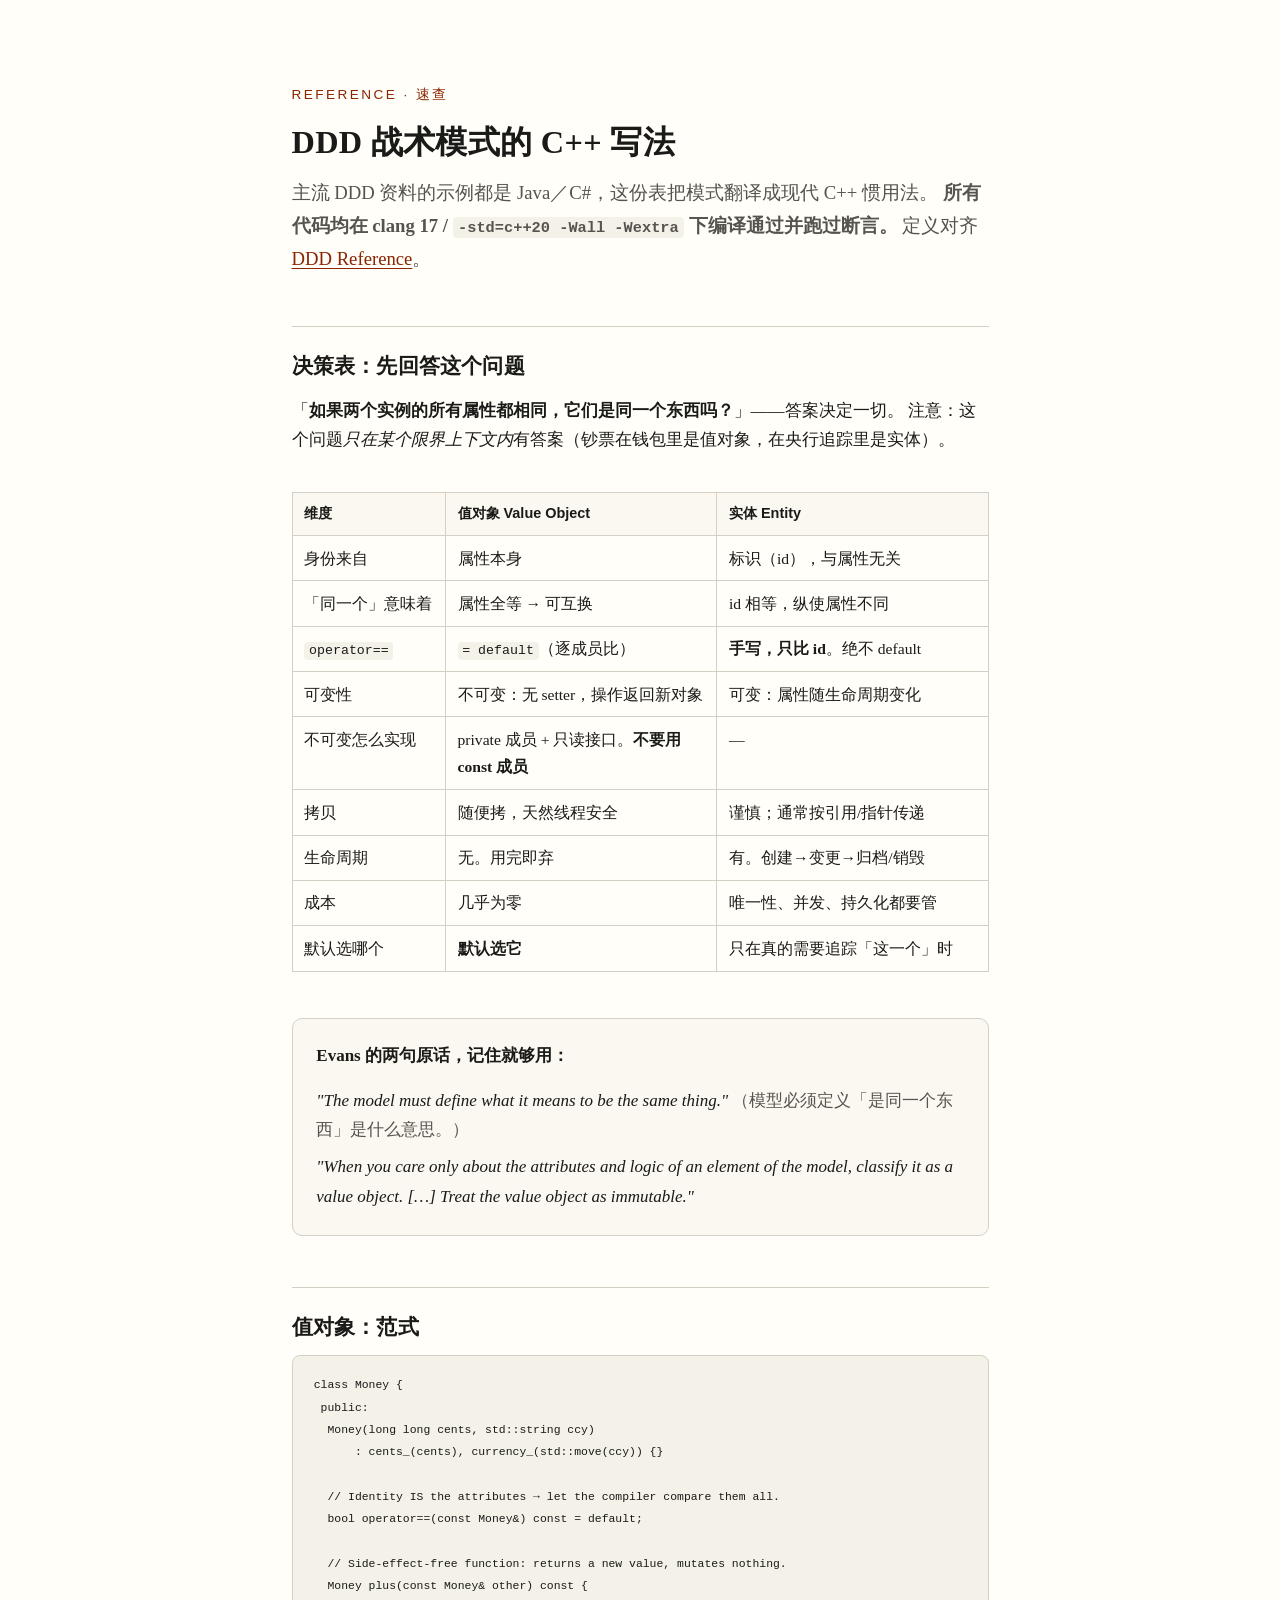
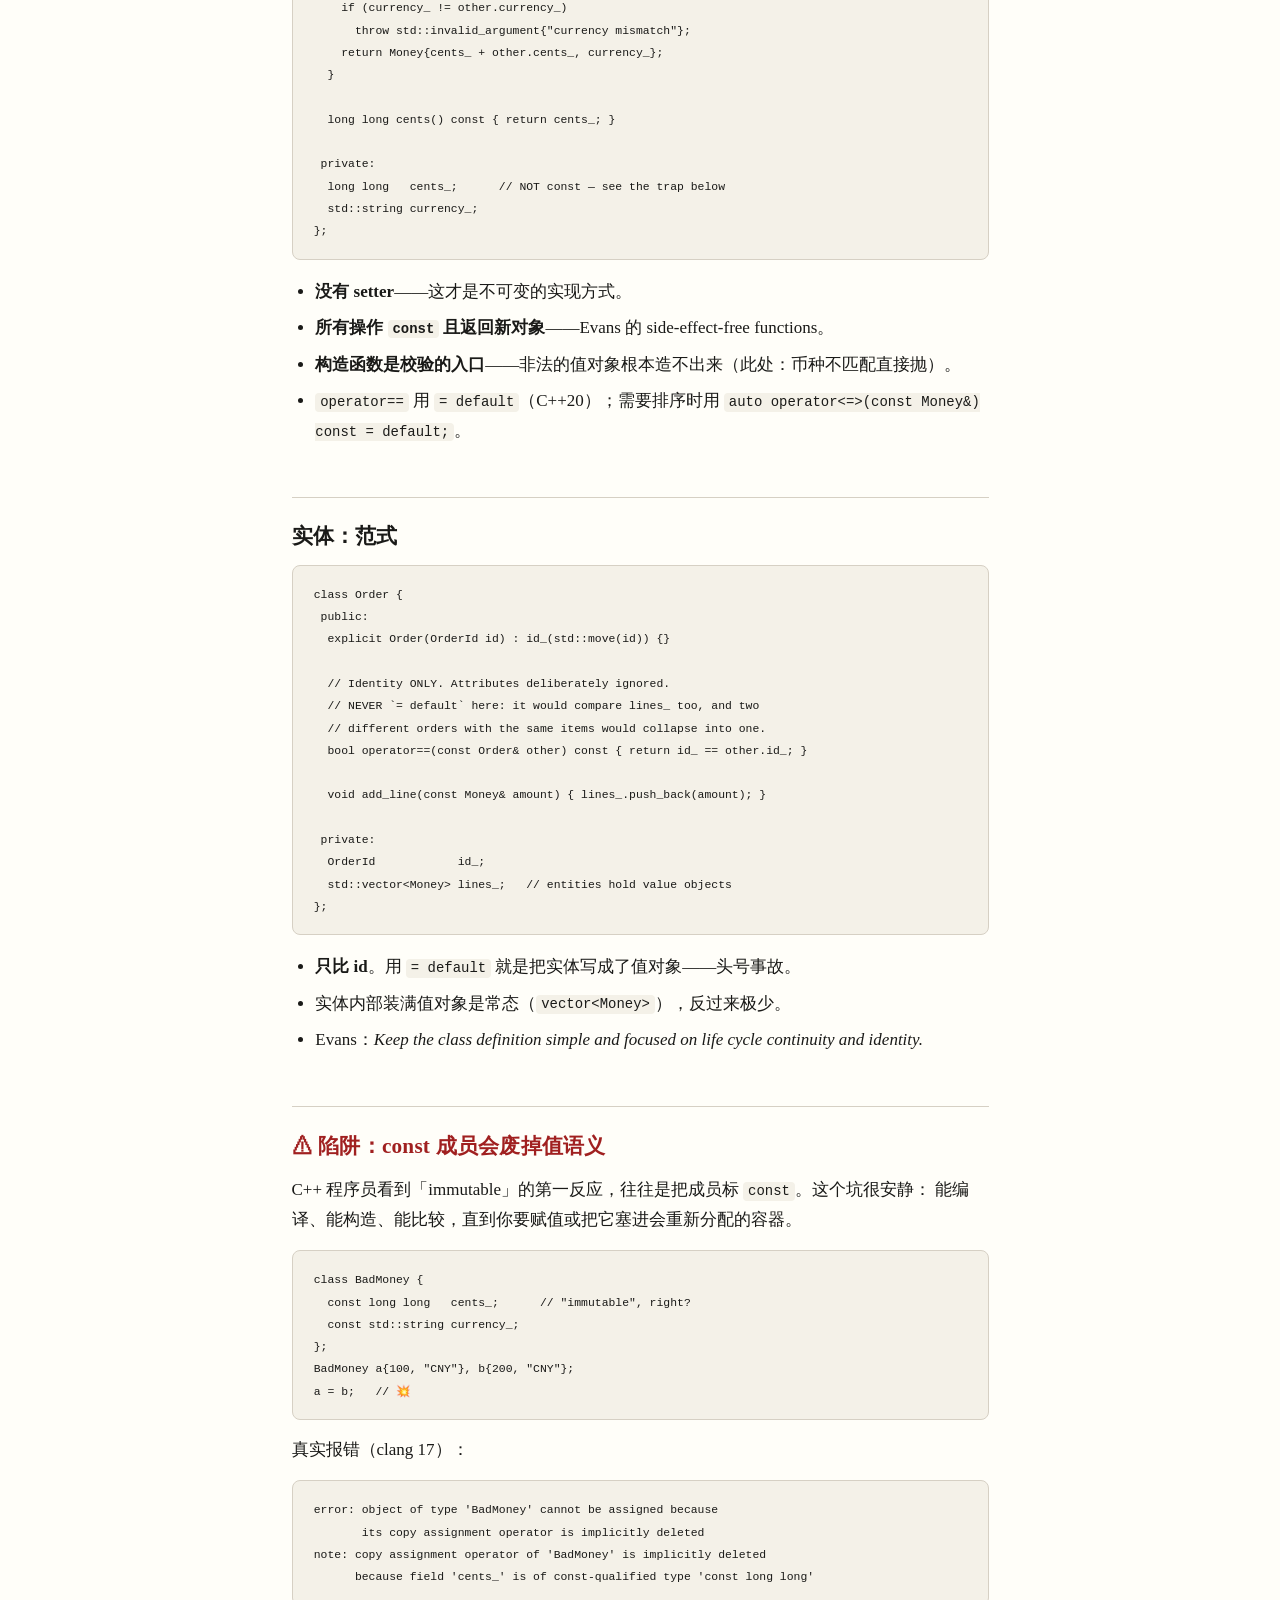
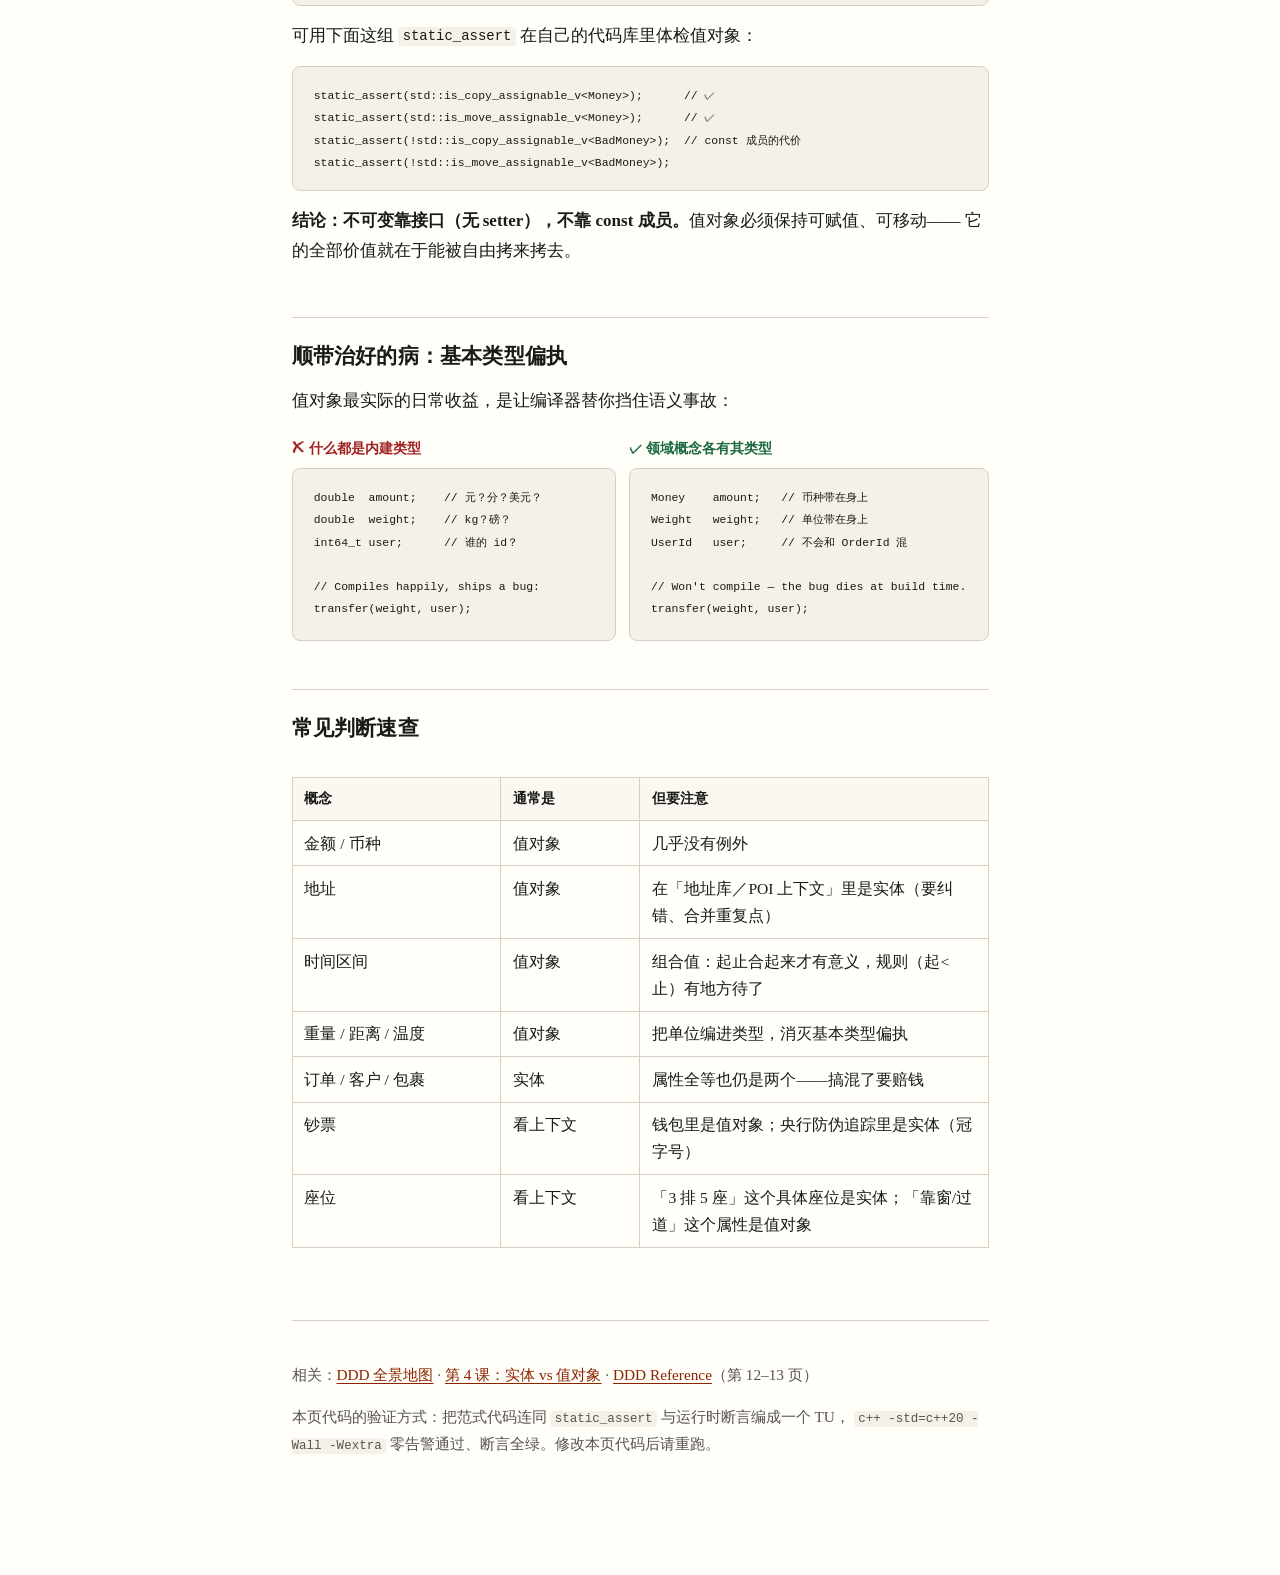
==== reference/cpp-tactical-patterns.html @ 859be6a1 "first commit" ====
<!DOCTYPE html>
<html lang="zh-CN">
<head>
<meta charset="utf-8">
<meta name="viewport" content="width=device-width, initial-scale=1">
<title>DDD 战术模式的 C++ 写法 · 速查</title>
<link rel="stylesheet" href="../assets/course.css">
<style>
  .rule-table { width: 100%; border-collapse: collapse; margin: 1.25rem 0; font-size: 0.92rem; }
  .rule-table th, .rule-table td {
    border: 1px solid var(--rule); padding: 0.5rem 0.7rem; text-align: left; vertical-align: top;
  }
  .rule-table th { background: var(--card-bg); font-family: -apple-system, "PingFang SC", sans-serif; font-size: 0.85rem; }
  .rule-table code { font-size: 0.85em; }
  .tbl-wrap { overflow-x: auto; }
</style>
</head>
<body>
<article>
  <p class="kicker">Reference · 速查</p>
  <h1>DDD 战术模式的 C++ 写法</h1>
  <p class="lede">主流 DDD 资料的示例都是 Java／C#，这份表把模式翻译成现代 C++ 惯用法。
  <strong>所有代码均在 clang 17 / <code>-std=c++20 -Wall -Wextra</code> 下编译通过并跑过断言。</strong>
  定义对齐 <a href="DDD_Reference_2015-03.pdf">DDD Reference</a>。</p>

  <h2>决策表：先回答这个问题</h2>
  <p>「<strong>如果两个实例的所有属性都相同，它们是同一个东西吗？</strong>」——答案决定一切。
  注意：这个问题<em>只在某个限界上下文内</em>有答案（钞票在钱包里是值对象，在央行追踪里是实体）。</p>

  <div class="tbl-wrap">
  <table class="rule-table">
    <thead>
      <tr><th style="width:22%">维度</th><th style="width:39%">值对象 Value Object</th><th style="width:39%">实体 Entity</th></tr>
    </thead>
    <tbody>
      <tr><td>身份来自</td><td>属性本身</td><td>标识（id），与属性无关</td></tr>
      <tr><td>「同一个」意味着</td><td>属性全等 → 可互换</td><td>id 相等，纵使属性不同</td></tr>
      <tr><td><code>operator==</code></td><td><code>= default</code>（逐成员比）</td><td><strong>手写，只比 id</strong>。绝不 default</td></tr>
      <tr><td>可变性</td><td>不可变：无 setter，操作返回新对象</td><td>可变：属性随生命周期变化</td></tr>
      <tr><td>不可变怎么实现</td><td>private 成员 + 只读接口。<strong>不要用 const 成员</strong></td><td>—</td></tr>
      <tr><td>拷贝</td><td>随便拷，天然线程安全</td><td>谨慎；通常按引用/指针传递</td></tr>
      <tr><td>生命周期</td><td>无。用完即弃</td><td>有。创建→变更→归档/销毁</td></tr>
      <tr><td>成本</td><td>几乎为零</td><td>唯一性、并发、持久化都要管</td></tr>
      <tr><td>默认选哪个</td><td><strong>默认选它</strong></td><td>只在真的需要追踪「这一个」时</td></tr>
    </tbody>
  </table>
  </div>

  <div class="card">
    <p><strong>Evans 的两句原话，记住就够用：</strong></p>
    <p style="margin:0.4rem 0"><em>"The model must define what it means to be the same thing."</em>
    <span style="color:var(--ink-soft)">（模型必须定义「是同一个东西」是什么意思。）</span></p>
    <p style="margin:0.4rem 0"><em>"When you care only about the attributes and logic of an element of the model,
    classify it as a value object. […] Treat the value object as immutable."</em></p>
  </div>

  <h2>值对象：范式</h2>
  <pre><code>class Money {
 public:
  Money(long long cents, std::string ccy)
      : cents_(cents), currency_(std::move(ccy)) {}

  // Identity IS the attributes → let the compiler compare them all.
  bool operator==(const Money&amp;) const = default;

  // Side-effect-free function: returns a new value, mutates nothing.
  Money plus(const Money&amp; other) const {
    if (currency_ != other.currency_)
      throw std::invalid_argument{"currency mismatch"};
    return Money{cents_ + other.cents_, currency_};
  }

  long long cents() const { return cents_; }

 private:
  long long   cents_;      // NOT const — see the trap below
  std::string currency_;
};</code></pre>
  <ul>
    <li><strong>没有 setter</strong>——这才是不可变的实现方式。</li>
    <li><strong>所有操作 <code>const</code> 且返回新对象</strong>——Evans 的 side-effect-free functions。</li>
    <li><strong>构造函数是校验的入口</strong>——非法的值对象根本造不出来（此处：币种不匹配直接抛）。</li>
    <li><code>operator==</code> 用 <code>= default</code>（C++20）；需要排序时用 <code>auto operator&lt;=&gt;(const Money&amp;) const = default;</code>。</li>
  </ul>

  <h2>实体：范式</h2>
  <pre><code>class Order {
 public:
  explicit Order(OrderId id) : id_(std::move(id)) {}

  // Identity ONLY. Attributes deliberately ignored.
  // NEVER `= default` here: it would compare lines_ too, and two
  // different orders with the same items would collapse into one.
  bool operator==(const Order&amp; other) const { return id_ == other.id_; }

  void add_line(const Money&amp; amount) { lines_.push_back(amount); }

 private:
  OrderId            id_;
  std::vector&lt;Money&gt; lines_;   // entities hold value objects
};</code></pre>
  <ul>
    <li><strong>只比 id</strong>。用 <code>= default</code> 就是把实体写成了值对象——头号事故。</li>
    <li>实体内部装满值对象是常态（<code>vector&lt;Money&gt;</code>），反过来极少。</li>
    <li>Evans：<em>Keep the class definition simple and focused on life cycle continuity and identity.</em></li>
  </ul>

  <h2 style="color:var(--bad)">⚠ 陷阱：const 成员会废掉值语义</h2>
  <p>C++ 程序员看到「immutable」的第一反应，往往是把成员标 <code>const</code>。这个坑很安静：
  能编译、能构造、能比较，直到你要赋值或把它塞进会重新分配的容器。</p>
  <pre><code>class BadMoney {
  const long long   cents_;      // "immutable", right?
  const std::string currency_;
};
BadMoney a{100, "CNY"}, b{200, "CNY"};
a = b;   // 💥</code></pre>
  <p>真实报错（clang 17）：</p>
  <pre><code>error: object of type 'BadMoney' cannot be assigned because
       its copy assignment operator is implicitly deleted
note: copy assignment operator of 'BadMoney' is implicitly deleted
      because field 'cents_' is of const-qualified type 'const long long'</code></pre>
  <p>可用下面这组 <code>static_assert</code> 在自己的代码库里体检值对象：</p>
  <pre><code>static_assert(std::is_copy_assignable_v&lt;Money&gt;);      // ✓
static_assert(std::is_move_assignable_v&lt;Money&gt;);      // ✓
static_assert(!std::is_copy_assignable_v&lt;BadMoney&gt;);  // const 成员的代价
static_assert(!std::is_move_assignable_v&lt;BadMoney&gt;);</code></pre>
  <p><strong>结论：不可变靠接口（无 setter），不靠 const 成员。</strong>值对象必须保持可赋值、可移动——
  它的全部价值就在于能被自由拷来拷去。</p>

  <h2>顺带治好的病：基本类型偏执</h2>
  <p>值对象最实际的日常收益，是让编译器替你挡住语义事故：</p>
  <div class="compare">
    <figure>
      <figcaption class="bad-label">✗ 什么都是内建类型</figcaption>
      <pre><code>double  amount;    // 元？分？美元？
double  weight;    // kg？磅？
int64_t user;      // 谁的 id？

// Compiles happily, ships a bug:
transfer(weight, user);</code></pre>
    </figure>
    <figure>
      <figcaption class="good-label">✓ 领域概念各有其类型</figcaption>
      <pre><code>Money    amount;   // 币种带在身上
Weight   weight;   // 单位带在身上
UserId   user;     // 不会和 OrderId 混

// Won't compile — the bug dies at build time.
transfer(weight, user);</code></pre>
    </figure>
  </div>

  <h2>常见判断速查</h2>
  <div class="tbl-wrap">
  <table class="rule-table">
    <thead><tr><th style="width:30%">概念</th><th style="width:20%">通常是</th><th>但要注意</th></tr></thead>
    <tbody>
      <tr><td>金额 / 币种</td><td>值对象</td><td>几乎没有例外</td></tr>
      <tr><td>地址</td><td>值对象</td><td>在「地址库／POI 上下文」里是实体（要纠错、合并重复点）</td></tr>
      <tr><td>时间区间</td><td>值对象</td><td>组合值：起止合起来才有意义，规则（起&lt;止）有地方待了</td></tr>
      <tr><td>重量 / 距离 / 温度</td><td>值对象</td><td>把单位编进类型，消灭基本类型偏执</td></tr>
      <tr><td>订单 / 客户 / 包裹</td><td>实体</td><td>属性全等也仍是两个——搞混了要赔钱</td></tr>
      <tr><td>钞票</td><td>看上下文</td><td>钱包里是值对象；央行防伪追踪里是实体（冠字号）</td></tr>
      <tr><td>座位</td><td>看上下文</td><td>「3 排 5 座」这个具体座位是实体；「靠窗/过道」这个属性是值对象</td></tr>
    </tbody>
  </table>
  </div>

  <footer class="lesson-footer">
    <p>相关：<a href="ddd-map.html">DDD 全景地图</a> ·
    <a href="../lessons/0004-entity-vs-value-object.html">第 4 课：实体 vs 值对象</a> ·
    <a href="DDD_Reference_2015-03.pdf">DDD Reference</a>（第 12–13 页）</p>
    <p>本页代码的验证方式：把范式代码连同 <code>static_assert</code> 与运行时断言编成一个 TU，
    <code>c++ -std=c++20 -Wall -Wextra</code> 零告警通过、断言全绿。修改本页代码后请重跑。</p>
  </footer>
</article>
</body>
</html>
---- assets/course.css ----
/* Shared course stylesheet — every lesson and reference doc links this.
   Tufte-inspired: generous margins, restrained palette, typography does the work. */

:root {
  --bg: #fffef9;
  --ink: #1a1a18;
  --ink-soft: #57534e;
  --accent: #8b2500;      /* burnt sienna — links, lesson number */
  --rule: #d6d0c4;
  --code-bg: #f4f1e8;
  --good: #1a6840;
  --bad: #a02020;
  --good-bg: #e8f3ec;
  --bad-bg: #f9e9e9;
  --card-bg: #faf8f0;
}

@media (prefers-color-scheme: dark) {
  :root {
    --bg: #1c1b18;
    --ink: #e8e4da;
    --ink-soft: #a8a294;
    --accent: #e8926b;
    --rule: #3d3a33;
    --code-bg: #26241f;
    --good: #7dc9a0;
    --bad: #e08d8d;
    --good-bg: #22332a;
    --bad-bg: #392525;
    --card-bg: #232219;
  }
}

* { box-sizing: border-box; }

html { font-size: 17px; }

body {
  margin: 0;
  background: var(--bg);
  color: var(--ink);
  font-family: "Palatino Linotype", Palatino, "Songti SC", "Noto Serif CJK SC", Georgia, serif;
  line-height: 1.75;
}

article {
  max-width: 44rem;
  margin: 0 auto;
  padding: 4rem 1.5rem 6rem;
}

h1, h2, h3 {
  font-weight: 600;
  line-height: 1.3;
  letter-spacing: 0.01em;
}

h1 { font-size: 1.9rem; margin: 0.5rem 0 0; }
h2 {
  font-size: 1.25rem;
  margin: 3rem 0 0.75rem;
  padding-top: 1.5rem;
  border-top: 1px solid var(--rule);
}
h3 { font-size: 1.05rem; margin: 1.75rem 0 0.5rem; }

p { margin: 0.9rem 0; }

a { color: var(--accent); text-decoration-thickness: 1px; text-underline-offset: 3px; }
a:hover { text-decoration-thickness: 2px; }

.kicker {
  font-size: 0.8rem;
  letter-spacing: 0.18em;
  text-transform: uppercase;
  color: var(--accent);
  font-family: -apple-system, "PingFang SC", "Helvetica Neue", sans-serif;
}

.lede { font-size: 1.1rem; color: var(--ink-soft); margin-top: 0.75rem; }

blockquote {
  margin: 1.5rem 0;
  padding: 0.25rem 0 0.25rem 1.25rem;
  border-left: 3px solid var(--accent);
  color: var(--ink-soft);
  font-style: italic;
}
blockquote cite { display: block; margin-top: 0.5rem; font-style: normal; font-size: 0.85rem; }
/* CJK has no true italic — browsers fake it by skewing, which reads as sloppy.
   Wrap Chinese translations of a quote in .zh to opt out. */
blockquote .zh { display: block; font-style: normal; font-size: 0.95em; }

code, pre {
  font-family: "SF Mono", ui-monospace, Menlo, Consolas, monospace;
  font-size: 0.82em;
}
code { background: var(--code-bg); padding: 0.1em 0.35em; border-radius: 4px; }
pre {
  background: var(--code-bg);
  border: 1px solid var(--rule);
  border-radius: 8px;
  padding: 1rem 1.25rem;
  overflow-x: auto;
  line-height: 1.6;
}
pre code { background: none; padding: 0; }

/* Side-by-side code comparison */
.compare { display: grid; grid-template-columns: 1fr; gap: 0.75rem; margin: 1.25rem 0; }
@media (min-width: 900px) { .compare { grid-template-columns: 1fr 1fr; } }
.compare figure { margin: 0; }
.compare figcaption {
  font-family: -apple-system, "PingFang SC", sans-serif;
  font-size: 0.8rem;
  font-weight: 600;
  margin-bottom: 0.4rem;
}
.compare .bad-label { color: var(--bad); }
.compare .good-label { color: var(--good); }
.compare pre { height: calc(100% - 1.6rem); margin: 0; }

/* Callout cards */
.card {
  background: var(--card-bg);
  border: 1px solid var(--rule);
  border-radius: 10px;
  padding: 1rem 1.4rem;
  margin: 1.5rem 0;
}
.card > :first-child { margin-top: 0.25rem; }
.card > :last-child { margin-bottom: 0.25rem; }

ul, ol { padding-left: 1.4rem; }
li { margin: 0.4rem 0; }

hr { border: none; border-top: 1px solid var(--rule); margin: 2.5rem 0; }

footer.lesson-footer {
  margin-top: 3rem;
  padding-top: 1.5rem;
  border-top: 1px solid var(--rule);
  font-size: 0.9rem;
  color: var(--ink-soft);
}

/* ============ Quiz widget (used with quiz.js) ============ */
.quiz-q {
  background: var(--card-bg);
  border: 1px solid var(--rule);
  border-radius: 10px;
  padding: 1.1rem 1.4rem;
  margin: 1rem 0;
}
.quiz-q .stem { font-weight: 600; margin: 0 0 0.75rem; }
.quiz-q .opts { display: grid; gap: 0.5rem; padding: 0; margin: 0; list-style: none; }
.quiz-q .opts button {
  font: inherit;
  text-align: left;
  width: 100%;
  padding: 0.55rem 0.9rem;
  border: 1px solid var(--rule);
  border-radius: 8px;
  background: var(--bg);
  color: var(--ink);
  cursor: pointer;
}
.quiz-q .opts button:hover:not(:disabled) { border-color: var(--accent); }
.quiz-q .opts button:disabled { cursor: default; opacity: 0.92; }
.quiz-q .opts button.correct { background: var(--good-bg); border-color: var(--good); color: var(--good); font-weight: 600; }
.quiz-q .opts button.wrong { background: var(--bad-bg); border-color: var(--bad); color: var(--bad); }
.quiz-q .explain {
  display: none;
  margin: 0.85rem 0 0;
  padding-top: 0.75rem;
  border-top: 1px dashed var(--rule);
  font-size: 0.92rem;
  color: var(--ink-soft);
}
.quiz-q .explain.show { display: block; }
.quiz-score { font-weight: 600; margin-top: 1.25rem; display: none; }
.quiz-score.show { display: block; }

/* ============ Categorize widget (used with categorize.js) ============ */
.cat-item {
  background: var(--card-bg);
  border: 1px solid var(--rule);
  border-radius: 10px;
  padding: 0.9rem 1.2rem;
  margin: 0.75rem 0;
}
.cat-item .quote { margin: 0 0 0.7rem; }
.cat-item .buckets { display: flex; flex-wrap: wrap; gap: 0.5rem; }
.cat-item .buckets button {
  font-family: -apple-system, "PingFang SC", "Helvetica Neue", sans-serif;
  font-size: 0.85rem;
  padding: 0.35rem 0.9rem;
  border: 1px solid var(--rule);
  border-radius: 999px;
  background: var(--bg);
  color: var(--ink);
  cursor: pointer;
}
.cat-item .buckets button:hover:not(:disabled) { border-color: var(--accent); }
.cat-item .buckets button:disabled { cursor: default; opacity: 0.9; }
.cat-item .buckets button.correct { background: var(--good-bg); border-color: var(--good); color: var(--good); font-weight: 600; }
.cat-item .buckets button.wrong { background: var(--bad-bg); border-color: var(--bad); color: var(--bad); }
.cat-item .explain {
  display: none;
  margin: 0.75rem 0 0;
  padding-top: 0.7rem;
  border-top: 1px dashed var(--rule);
  font-size: 0.9rem;
  color: var(--ink-soft);
}
.cat-item .explain.show { display: block; }

/* ============ Context diagram primitives ============ */
.ctx-map { display: grid; grid-template-columns: 1fr; gap: 1rem; margin: 1.5rem 0; }
@media (min-width: 760px) { .ctx-map.cols-2 { grid-template-columns: 1fr 1fr; } }
@media (min-width: 760px) { .ctx-map.cols-3 { grid-template-columns: repeat(3, 1fr); } }
.ctx-box {
  border: 2px dashed var(--accent);
  border-radius: 12px;
  padding: 0.9rem 1.1rem;
  background: var(--card-bg);
}
.ctx-box h4 {
  margin: 0 0 0.15rem;
  font-size: 0.95rem;
  font-family: -apple-system, "PingFang SC", sans-serif;
}
.ctx-box .ctx-sub {
  margin: 0 0 0.6rem;
  font-size: 0.78rem;
  color: var(--ink-soft);
  font-family: -apple-system, "PingFang SC", sans-serif;
}
.ctx-box ul { margin: 0; padding-left: 1.1rem; font-size: 0.88rem; }
.ctx-box li { margin: 0.2rem 0; }
.ctx-box .ctx-word { font-weight: 600; color: var(--accent); }

/* ============ Print ============ */
@media print {
  html { font-size: 11pt; }
  body { background: #fff; color: #000; }
  article { max-width: none; padding: 0; }
  .quiz-q .opts button { border: 1px solid #999; }
  a { color: #000; }
  a[href^="http"]::after { content: " (" attr(href) ")"; font-size: 0.75em; color: #555; }
}
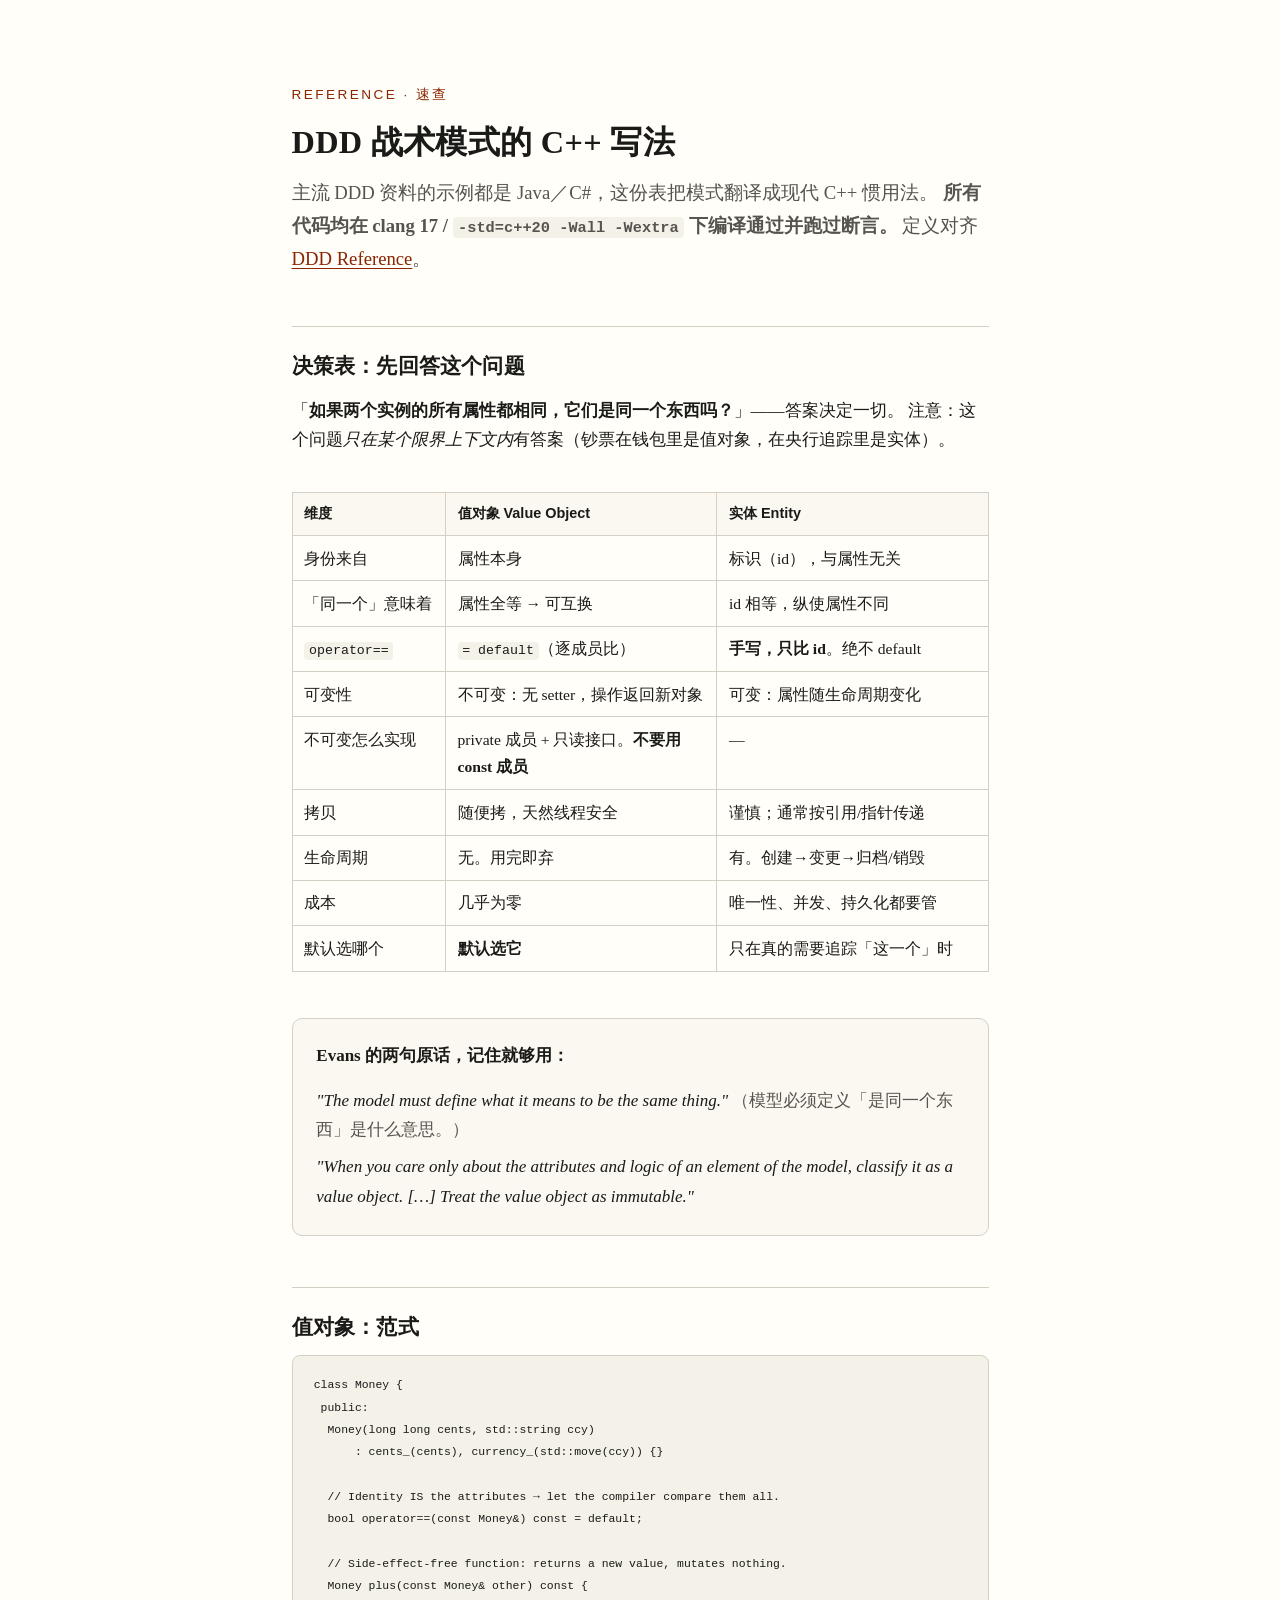
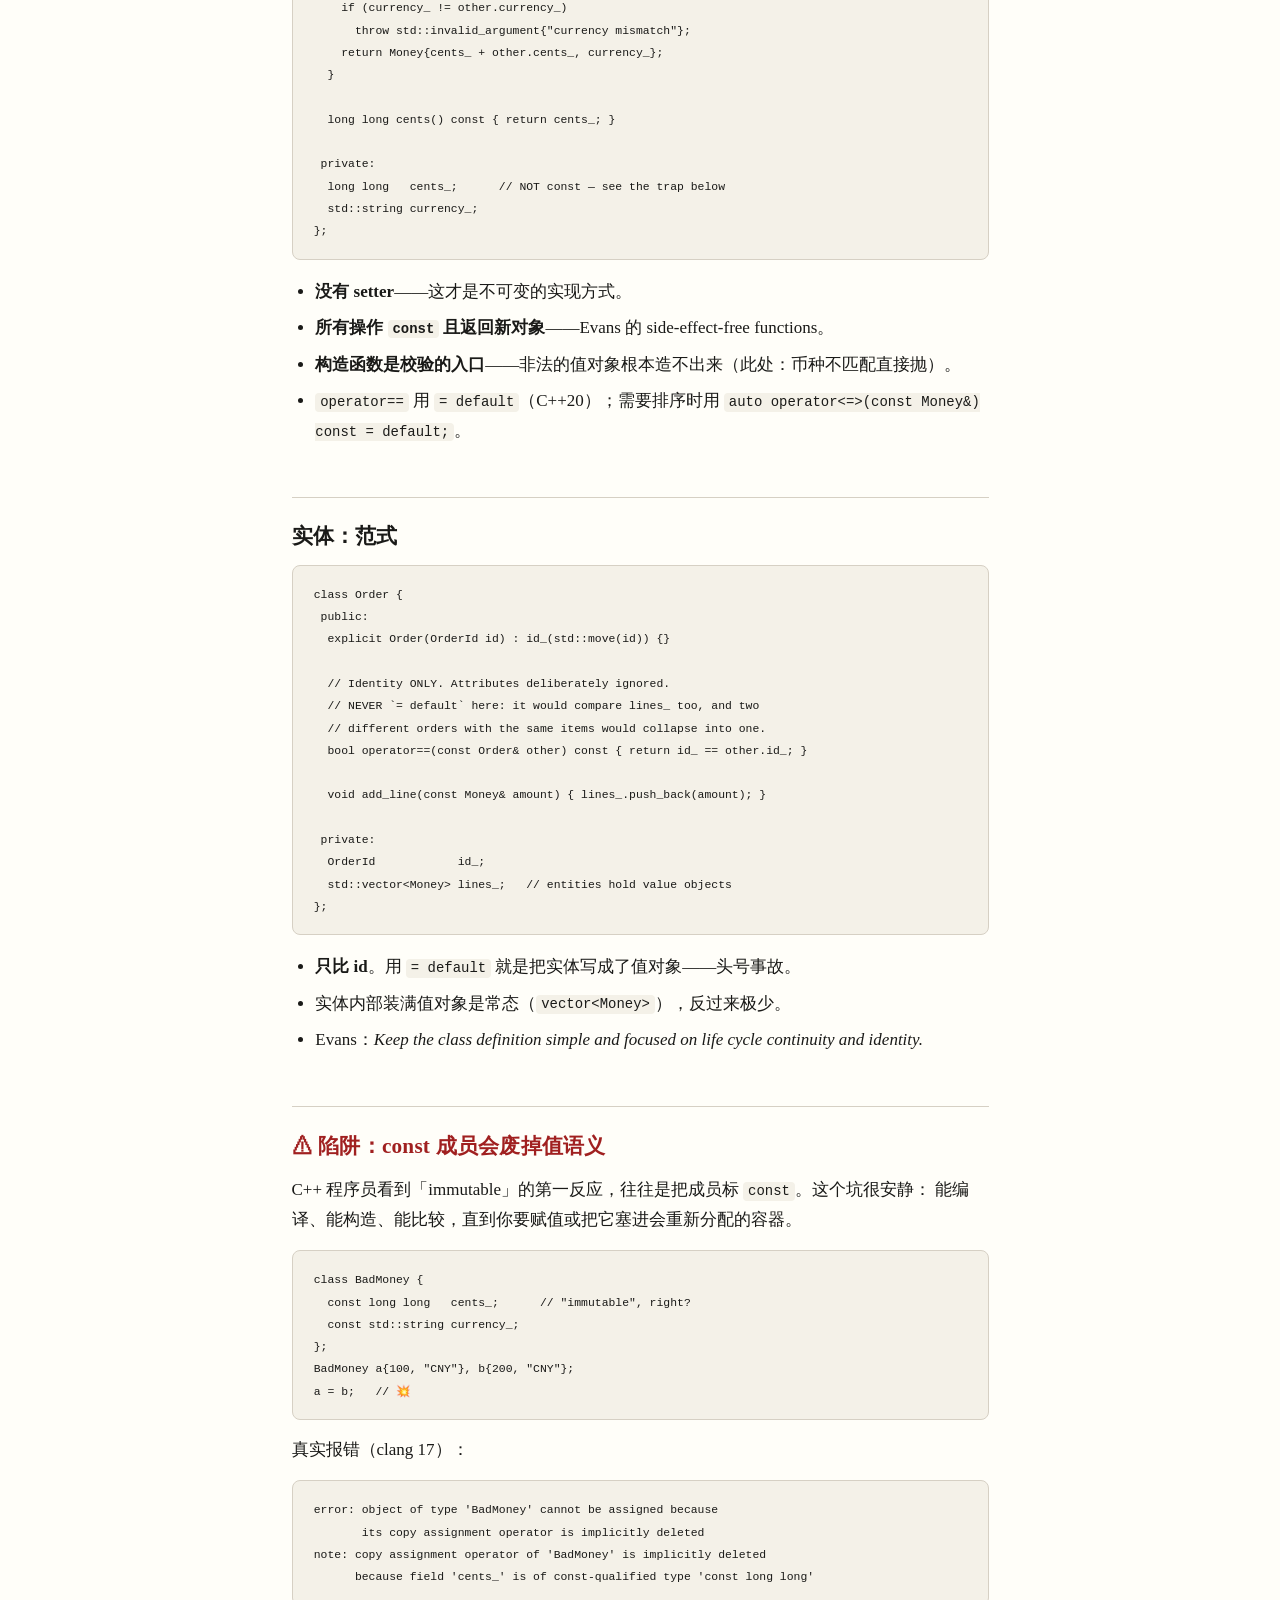
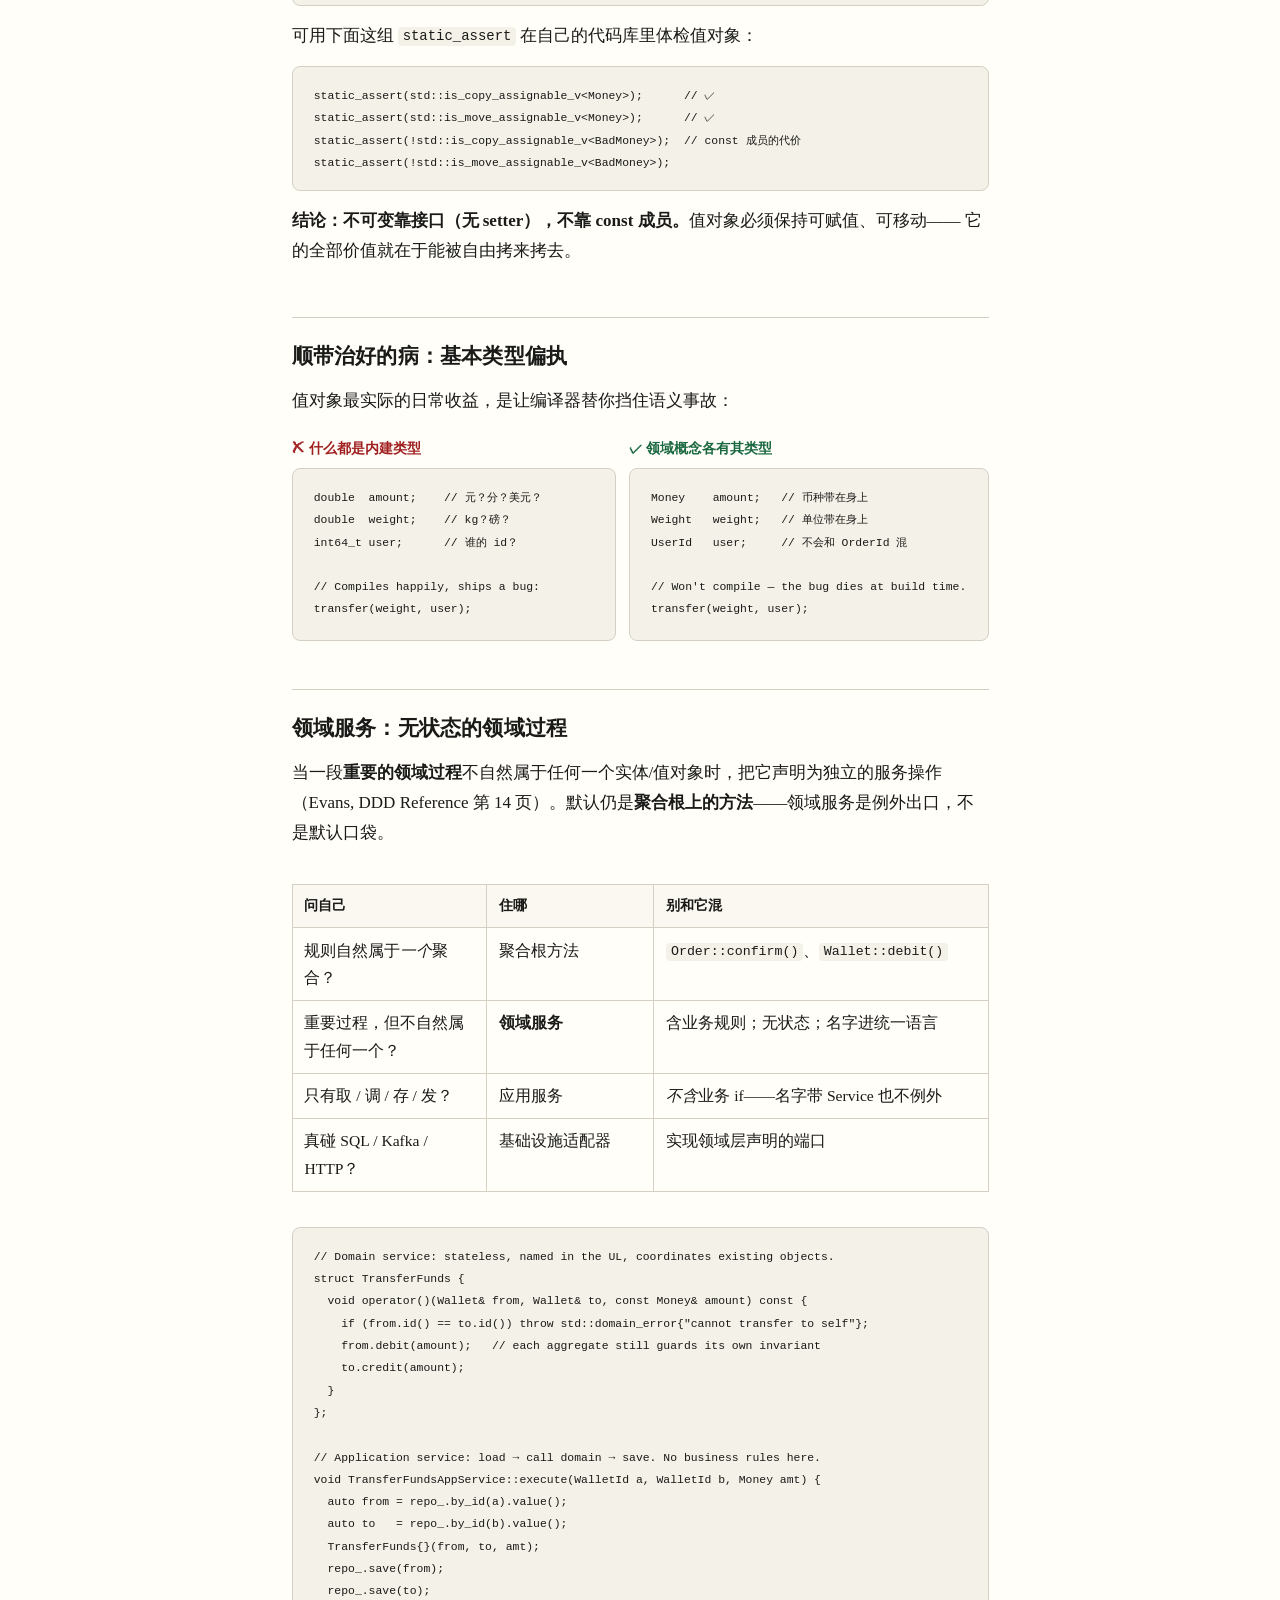
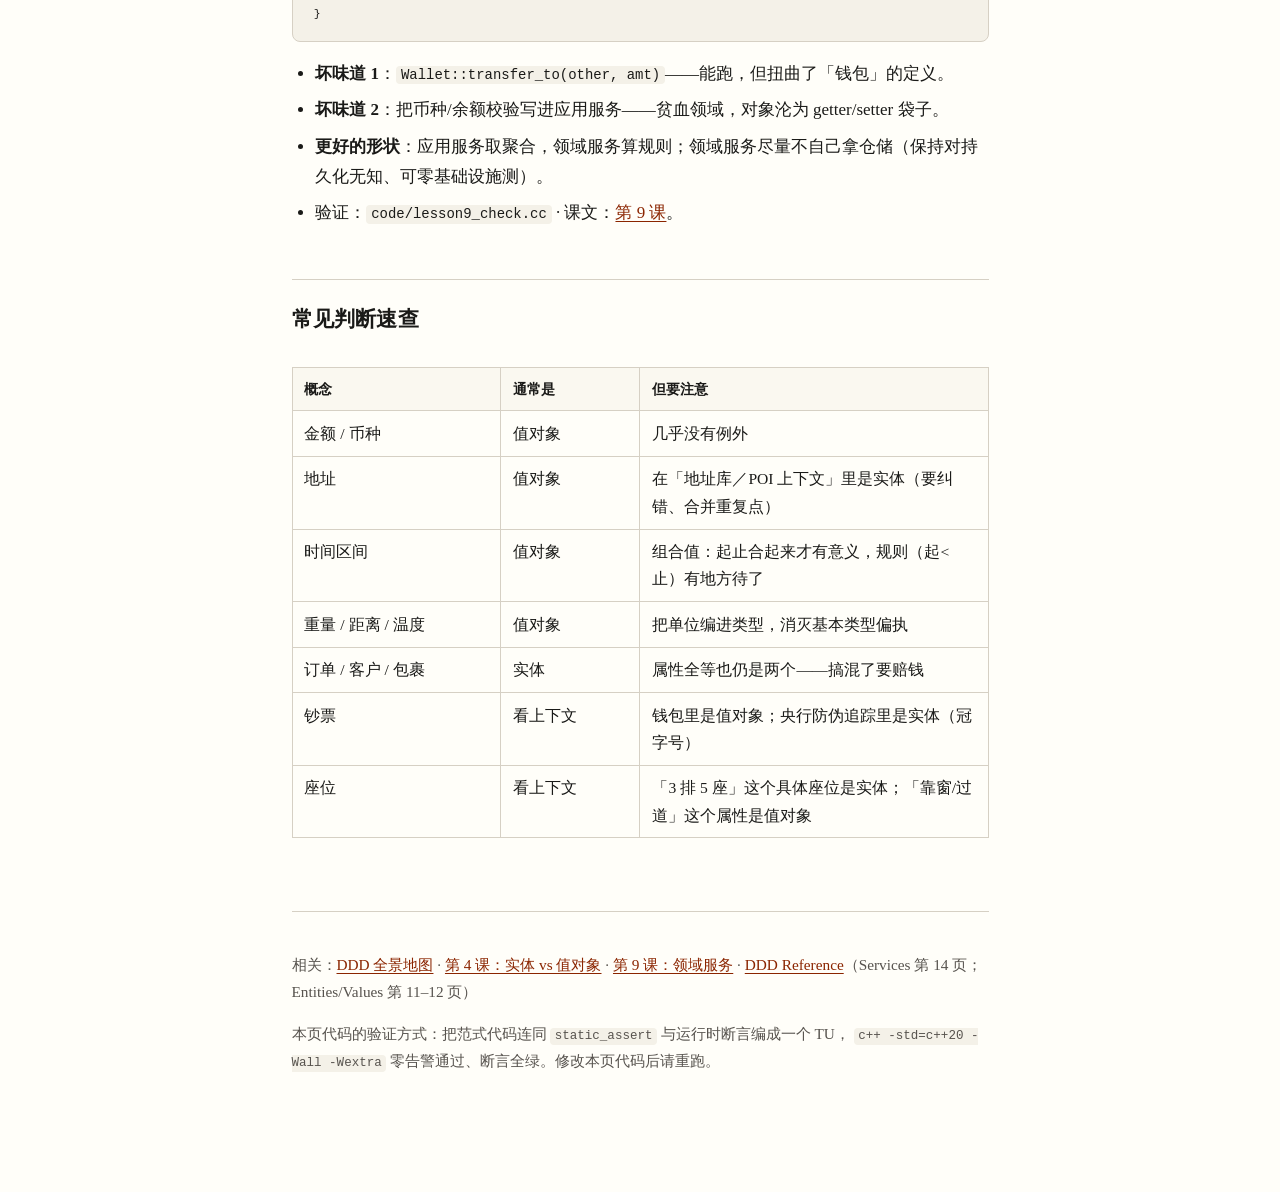
==== commit 2a776204: "完成第 9 课：领域服务收官战术工具箱，并录入满分学习证据。 Co-authored-by: Cursor <cursoragent@cursor.com>" ====
--- a/reference/cpp-tactical-patterns.html
+++ b/reference/cpp-tactical-patterns.html
@@ -150,6 +150,46 @@
     </figure>
   </div>
 
+  <h2>领域服务：无状态的领域过程</h2>
+  <p>当一段<strong>重要的领域过程</strong>不自然属于任何一个实体/值对象时，把它声明为独立的服务操作
+  （Evans, DDD Reference 第 14 页）。默认仍是<strong>聚合根上的方法</strong>——领域服务是例外出口，不是默认口袋。</p>
+  <div class="tbl-wrap">
+  <table class="rule-table">
+    <thead>
+      <tr><th style="width:28%">问自己</th><th style="width:24%">住哪</th><th>别和它混</th></tr>
+    </thead>
+    <tbody>
+      <tr><td>规则自然属于<em>一个</em>聚合？</td><td>聚合根方法</td><td><code>Order::confirm()</code>、<code>Wallet::debit()</code></td></tr>
+      <tr><td>重要过程，但不自然属于任何一个？</td><td><strong>领域服务</strong></td><td>含业务规则；无状态；名字进统一语言</td></tr>
+      <tr><td>只有取 / 调 / 存 / 发？</td><td>应用服务</td><td><em>不含</em>业务 if——名字带 Service 也不例外</td></tr>
+      <tr><td>真碰 SQL / Kafka / HTTP？</td><td>基础设施适配器</td><td>实现领域层声明的端口</td></tr>
+    </tbody>
+  </table>
+  </div>
+  <pre><code>// Domain service: stateless, named in the UL, coordinates existing objects.
+struct TransferFunds {
+  void operator()(Wallet&amp; from, Wallet&amp; to, const Money&amp; amount) const {
+    if (from.id() == to.id()) throw std::domain_error{"cannot transfer to self"};
+    from.debit(amount);   // each aggregate still guards its own invariant
+    to.credit(amount);
+  }
+};
+
+// Application service: load → call domain → save. No business rules here.
+void TransferFundsAppService::execute(WalletId a, WalletId b, Money amt) {
+  auto from = repo_.by_id(a).value();
+  auto to   = repo_.by_id(b).value();
+  TransferFunds{}(from, to, amt);
+  repo_.save(from);
+  repo_.save(to);
+}</code></pre>
+  <ul>
+    <li><strong>坏味道 1</strong>：<code>Wallet::transfer_to(other, amt)</code>——能跑，但扭曲了「钱包」的定义。</li>
+    <li><strong>坏味道 2</strong>：把币种/余额校验写进应用服务——贫血领域，对象沦为 getter/setter 袋子。</li>
+    <li><strong>更好的形状</strong>：应用服务取聚合，领域服务算规则；领域服务尽量不自己拿仓储（保持对持久化无知、可零基础设施测）。</li>
+    <li>验证：<code>code/lesson9_check.cc</code> · 课文：<a href="../lessons/0009-domain-service.html">第 9 课</a>。</li>
+  </ul>
+
   <h2>常见判断速查</h2>
   <div class="tbl-wrap">
   <table class="rule-table">
@@ -169,7 +209,8 @@
   <footer class="lesson-footer">
     <p>相关：<a href="ddd-map.html">DDD 全景地图</a> ·
     <a href="../lessons/0004-entity-vs-value-object.html">第 4 课：实体 vs 值对象</a> ·
-    <a href="DDD_Reference_2015-03.pdf">DDD Reference</a>（第 12–13 页）</p>
+    <a href="../lessons/0009-domain-service.html">第 9 课：领域服务</a> ·
+    <a href="DDD_Reference_2015-03.pdf">DDD Reference</a>（Services 第 14 页；Entities/Values 第 11–12 页）</p>
     <p>本页代码的验证方式：把范式代码连同 <code>static_assert</code> 与运行时断言编成一个 TU，
     <code>c++ -std=c++20 -Wall -Wextra</code> 零告警通过、断言全绿。修改本页代码后请重跑。</p>
   </footer>
